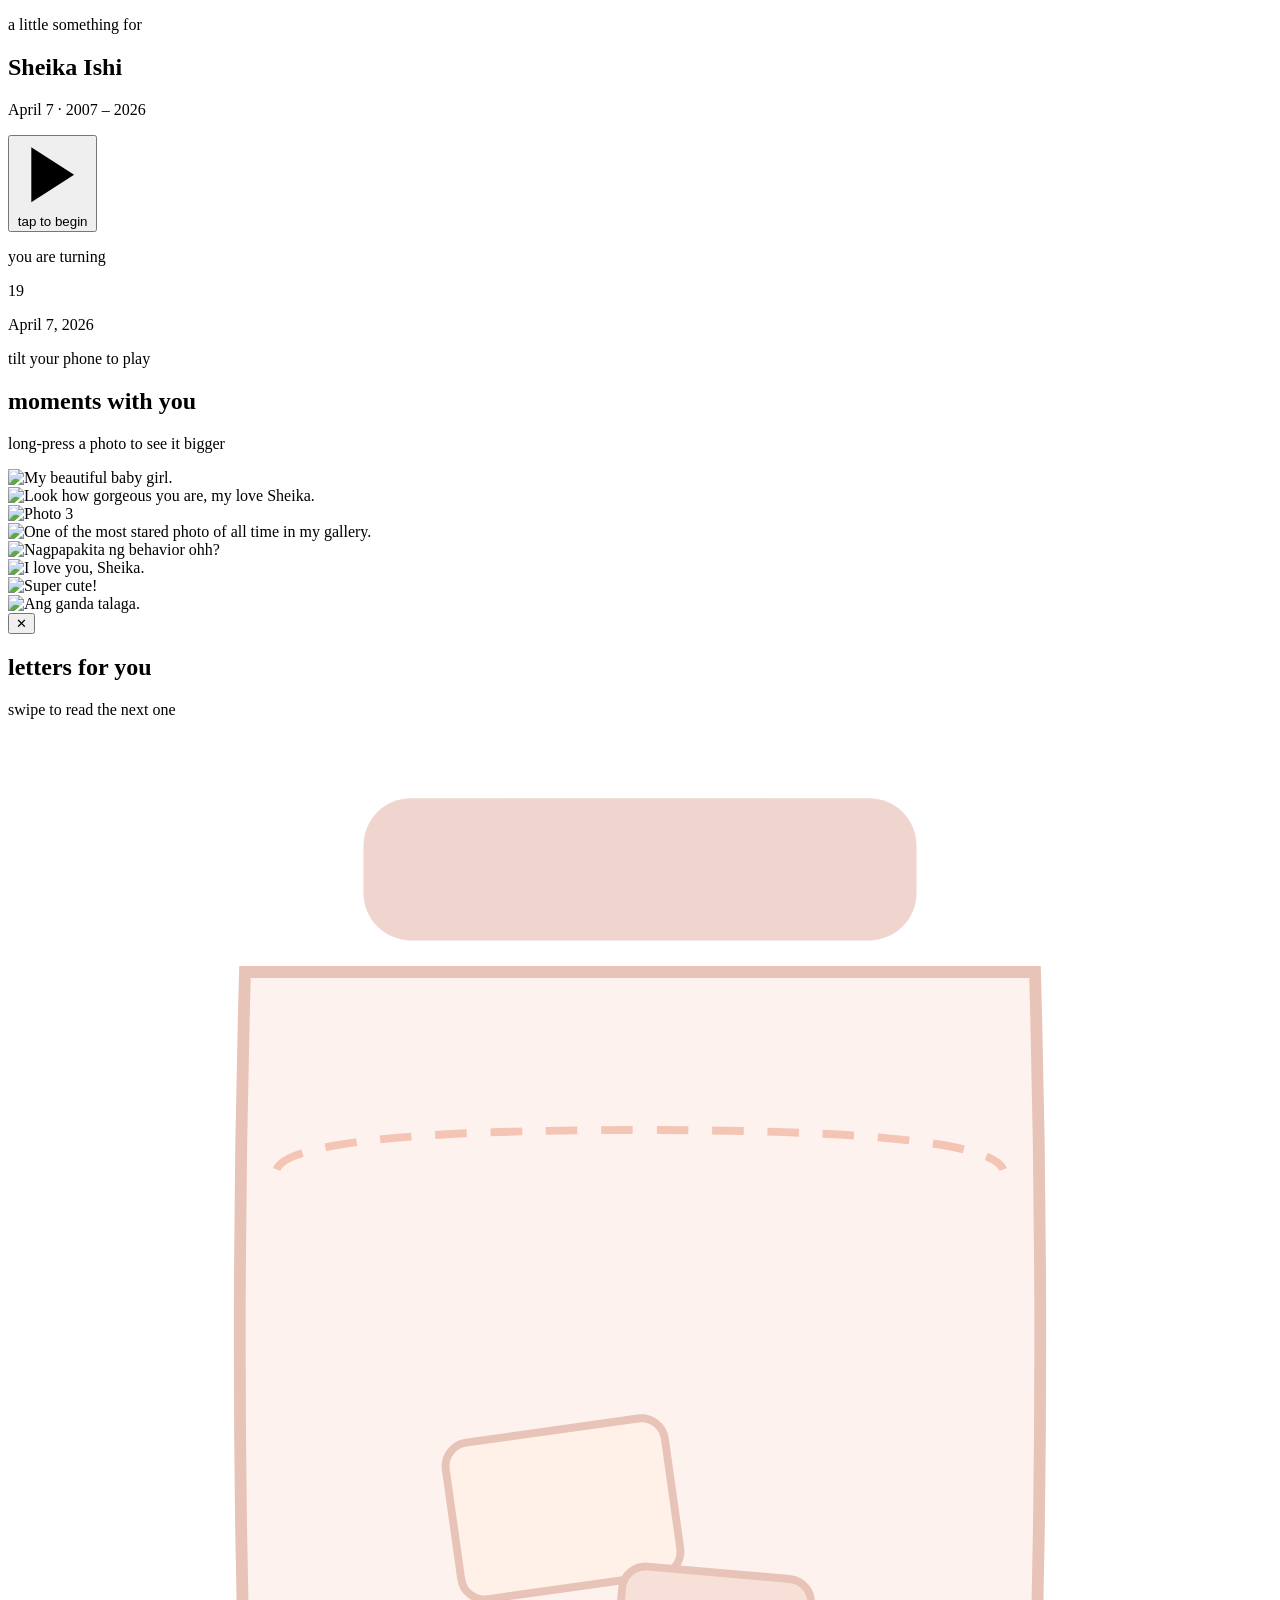
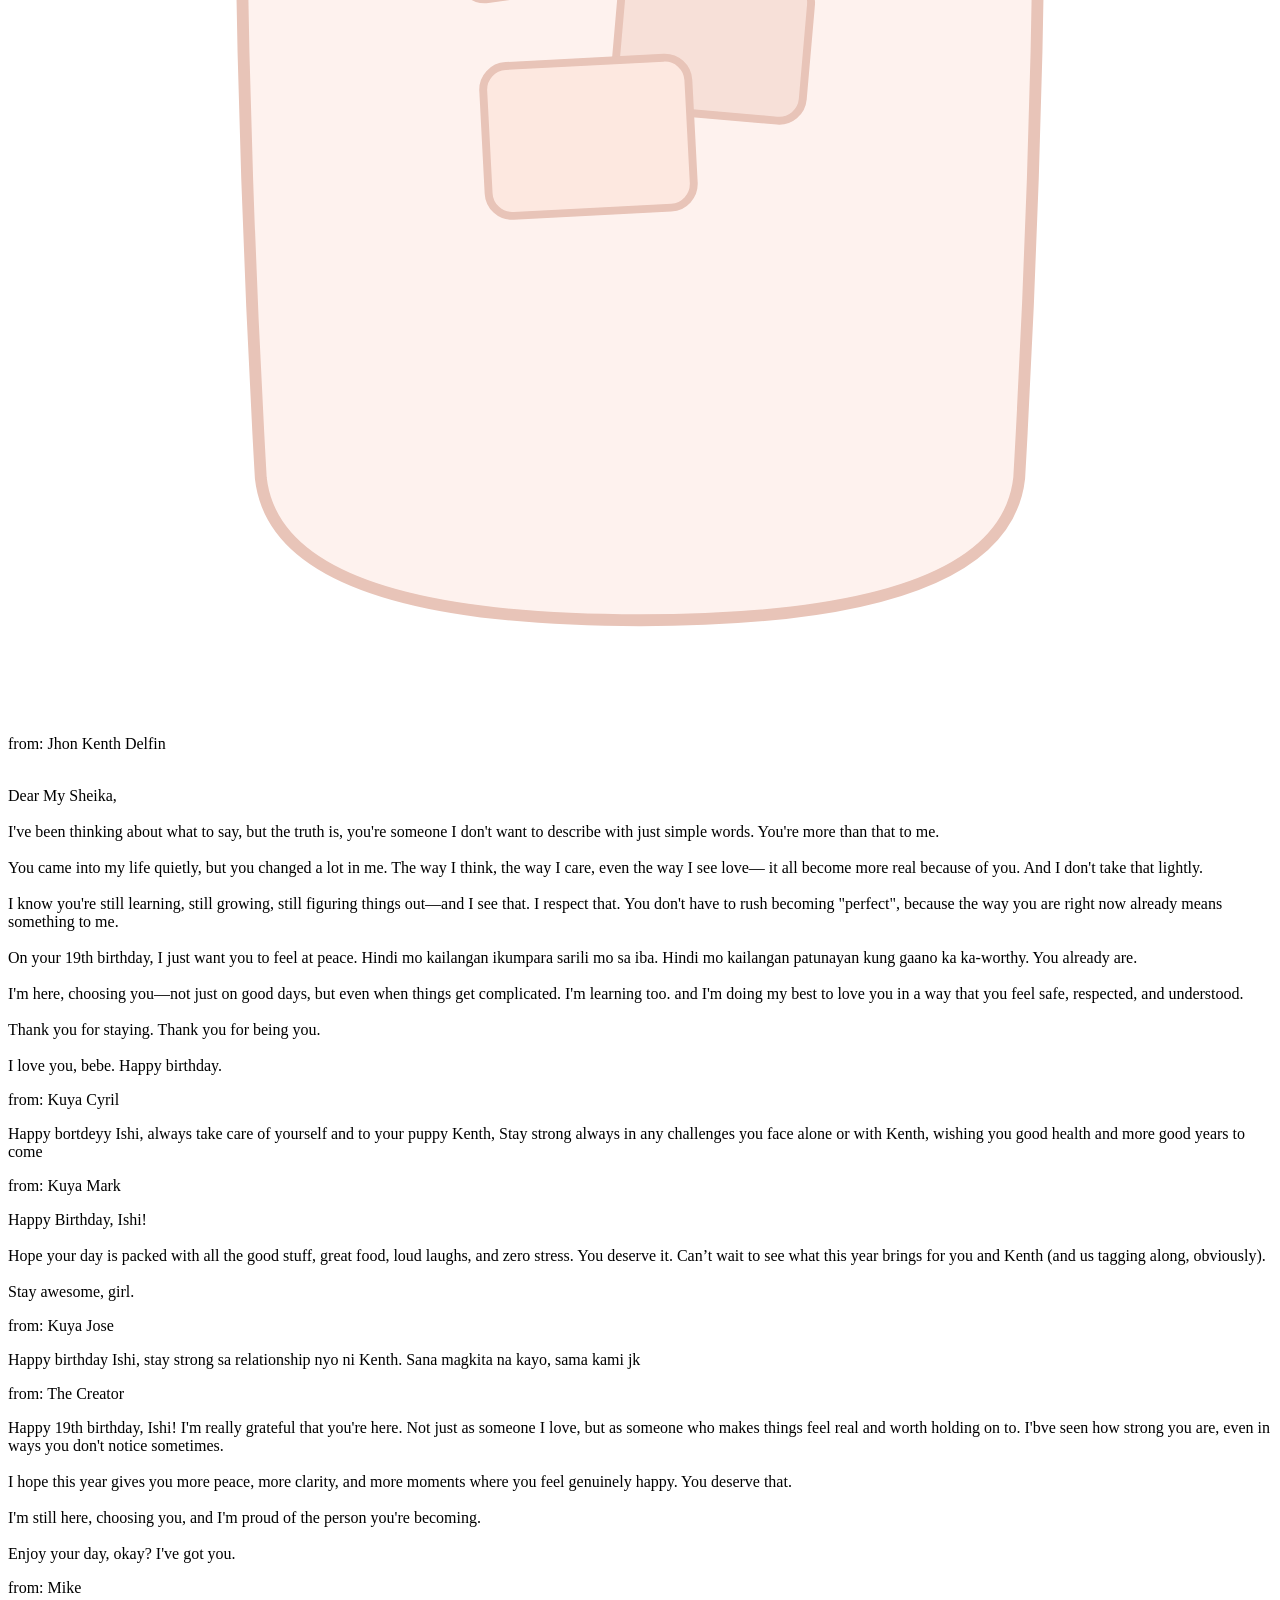
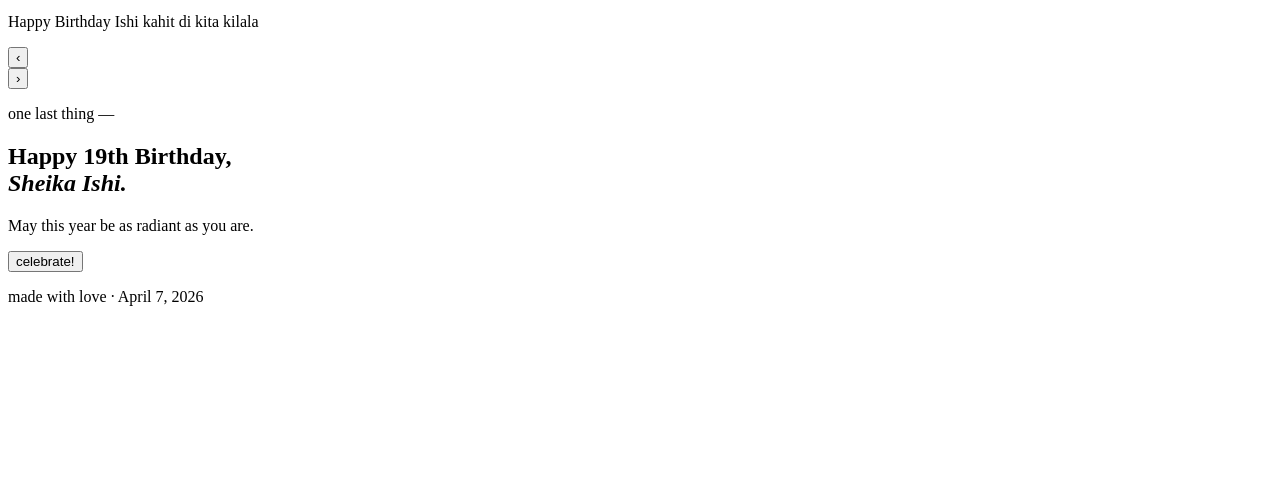
==== files/index.html @ 3c8d4a79 "Add index.html for Sheika's 19th birthday celebration" ====
<!DOCTYPE html>
<html lang="en">
<head>
  <meta charset="UTF-8" />
  <meta name="viewport" content="width=device-width, initial-scale=1.0" />
  <title>Happy 19th, Sheika Ishi Torres Ducut!</title>
  <link rel="stylesheet" href="style.css" />
  <link href="https://fonts.googleapis.com/css2?family=Cormorant+Garamond:ital,wght@0,300;0,400;0,600;1,300;1,400&family=Jost:wght@300;400;500&display=swap" rel="stylesheet" />
</head>
<body>

  <!-- section one, music -->
  <section id="intro">
    <div class="intro-bg"></div>
    <div class="petal-layer" id="bgPetals"></div>
    <div class="intro-content">
      <p class="intro-for">a little something for</p>
      <h1 class="intro-name">Sheika Ishi</h1>
      <p class="intro-sub">April 7 · 2007 – 2026</p>
      <button class="music-btn" id="musicBtn" aria-label="Tap to begin">
        <span class="music-btn__ring"></span>
        <span class="music-btn__ring ring2"></span>
        <svg class="music-btn__icon" viewBox="0 0 24 24" fill="none" stroke="currentColor" stroke-width="1.5">
          <polygon points="5,3 19,12 5,21" fill="currentColor" stroke="none"/>
        </svg>
        <span class="music-btn__label">tap to begin</span>
      </button>
    </div>
    <!-- hidden audio -->
    <audio id="bgMusic" loop>
      <source src="/music/girl_jeif_annie.mp3" type="audio/mpeg" />
    </audio>
  </section>

  <!-- (hidden until intro tapped) -->
  <main id="mainSite" class="hidden">

    <!-- (Floating 3D "19") -->
    <section id="hero">
      <div class="hero-bg"></div>
      <div class="hero-text">
        <p class="hero-label">you are turning</p>
        <div class="hero-19-wrap" id="hero19Wrap">
          <span class="hero-19" id="hero19">19</span>
          <div class="hero-19-shadow"></div>
        </div>
        <p class="hero-date">April 7, 2026</p>
        <p class="hero-tilt-hint" id="tiltHint">tilt your phone to play</p>
      </div>
      <div class="hero-deco-petals" id="heroPetals"></div>
    </section>

    <!-- (Masonry Grid) -->
    <section id="gallery">
      <h2 class="section-title">moments with you</h2>
      <p class="section-sub">long-press a photo to see it bigger</p>
      <div class="masonry" id="masonryGrid">
        <!-- Photos: replace src="photo1.jpg" etc. with your actual files -->
        <div class="masonry__item" data-caption="Look how cute you are. ^^">
          <img src="/photos/super_cute_baby_girl.jpg" alt="My beautiful baby girl." loading="lazy" />
          <div class="masonry__overlay"></div>
        </div>
        <div class="masonry__item tall" data-caption="You're so naturally beautiful, my baby Sheika.">
          <img src="/photos/this.jpg" alt="Look how gorgeous you are, my love Sheika." loading="lazy" />
          <div class="masonry__overlay"></div>
        </div>
        <div class="masonry__item" data-caption="Naalala ko na manghang-mangha ako sa natural na kagandahan na mayroon ka, bab—birthday mo nga pala HAHAHAHA">
          <img src="/photos/specially_this_one.jpg" alt="Photo 3" loading="lazy" />
          <div class="masonry__overlay"></div>
        </div>
        <div class="masonry__item wide" data-caption="Natural beauty? You are the definition of it.">
          <img src="/photos/resto_girl.jpg" alt="One of the most stared photo of all time in my gallery." loading="lazy" />
          <div class="masonry__overlay"></div>
        </div>
        <div class="masonry__item" data-caption="Birthday mo ngayon ah? Huwag ka mag-sungit ah HAHAHAHA">
          <img src="/photos/aba_nagma-maldita_HAHAHAHA.jpg" alt="Nagpapakita ng behavior ohh?" loading="lazy" />
          <div class="masonry__overlay"></div>
        </div>
        <div class="masonry__item" data-caption="One of my favourite photos of you!">
          <img src="/photos/one_of_my_favorite.jpg" alt="I love you, Sheika." loading="lazy" />
          <div class="masonry__overlay"></div>
        </div>
        <div class="masonry__item tall" data-caption="Silly you, my love.">
          <img src="/photos/silly_you_my_love.jpg" alt="Super cute!" loading="lazy" />
          <div class="masonry__overlay"></div>
        </div>
        <div class="masonry__item" data-caption="Ang ganda talaga, pwede na akong mag-end ng caption dito.">
          <img src="/photos/my_baby_precious.jpg" alt="Ang ganda talaga." loading="lazy" />
          <div class="masonry__overlay"></div>
        </div>
      </div>

      <!-- 
      Lightbox 
      (hidden by default, shown when a photo is long-pressed; shows the full-size image and caption)
      -->
      <div class="lightbox" id="lightbox">
        <button class="lightbox__close" id="lightboxClose">✕</button>
        <img class="lightbox__img" id="lightboxImg" src="" alt="" />
        <p class="lightbox__caption" id="lightboxCaption"></p>
      </div>
    </section>

    <!-- (Message Jar) -->
    <section id="letters">
      <h2 class="section-title">letters for you</h2>
      <p class="section-sub">swipe to read the next one</p>

      <div class="jar-wrap">
        <div class="jar-svg-wrap">
          <!-- simple decorative jar SVG -->
          <svg class="jar-svg" viewBox="0 0 160 200" fill="none" xmlns="http://www.w3.org/2000/svg">
            <rect x="45" y="8" width="70" height="18" rx="6" fill="#E8C4B8" fill-opacity="0.7"/>
            <path d="M30 30 Q28 100 32 170 Q34 188 80 188 Q126 188 128 170 Q132 100 130 30 Z" fill="#FDE8E0" fill-opacity="0.55" stroke="#E8C4B8" stroke-width="1.5"/>
            <path d="M34 55 Q36 50 80 50 Q124 50 126 55" stroke="#F4C5B5" stroke-width="1" stroke-dasharray="4 3" fill="none"/>
            <!-- little folded notes inside -->
            <rect x="55" y="90" width="28" height="20" rx="3" fill="#FFF0E8" stroke="#E8C4B8" stroke-width="1" transform="rotate(-8 55 90)"/>
            <rect x="78" y="105" width="24" height="18" rx="3" fill="#F7E0D8" stroke="#E8C4B8" stroke-width="1" transform="rotate(5 78 105)"/>
            <rect x="60" y="118" width="26" height="19" rx="3" fill="#FDE8E0" stroke="#E8C4B8" stroke-width="1" transform="rotate(-3 60 118)"/>
          </svg>
        </div>

        <div class="letters-stack" id="lettersStack">
          <div class="letter-card active" data-index="0">
            <p class="letter-from">from: Jhon Kenth Delfin</p>
            <br class="letter-body">
              Dear My Sheika,<br/><br/>
              I've been thinking about what to say, but the truth is, you're someone I don't want to describe with just simple words.
              You're more than that to me.<br><br/>
              You came into my life quietly, but you changed a lot in me. The way I think, the way I care, even the way I see love—
              it all become more real because of you. And I don't take that lightly.<br><br/>
              I know you're still learning, still growing, still figuring things out—and I see that. I respect that. You don't 
              have to rush becoming "perfect", because the way you are right now already means something to me. <br><br/>
              On your 19th birthday, I just want you to feel at peace. Hindi mo kailangan ikumpara sarili mo sa iba. Hindi mo
              kailangan patunayan kung gaano ka ka-worthy. You already are.<br><br/>
              I'm here, choosing you—not just on good days, but even when things get complicated. I'm learning too. and
              I'm doing my best to love you in a way that you feel safe, respected, and understood.<br><br/>
              Thank you for staying. Thank you for being you.<br><br/>
              I love you, bebe. Happy birthday. 
            </p>
          </div>
          <div class="letter-card" data-index="1">
            <p class="letter-from">from: Kuya Cyril</p>
            <p class="letter-body">
              Happy bortdeyy Ishi, always take care of yourself and to your puppy Kenth, Stay strong always in any challenges 
              you face alone or with Kenth, wishing you good health and more good years to come
            </p>
          </div>
          <div class="letter-card" data-index="1">
            <p class="letter-from">from: Kuya Mark</p>
            <p class="letter-body">
              Happy Birthday, Ishi!<br><br/>
              Hope your day is packed with all the good stuff, great food, loud laughs, and zero stress. You deserve it. 
              Can’t wait to see what this year brings for you and Kenth (and us tagging along, obviously). <br><br/>
              Stay awesome, girl.
            </p>
          </div>
          <div class="letter-card" data-index="1">
            <p class="letter-from">from: Kuya Jose</p>
            <p class="letter-body">
              Happy birthday Ishi, stay strong sa relationship nyo ni Kenth. Sana magkita na kayo, sama kami jk
            </p>
          </div>
          <div class="letter-card" data-index="2">
            <p class="letter-from">from: The Creator</p>
            <p class="letter-body">
              Happy 19th birthday, Ishi! I'm really grateful that you're here. Not just as someone I love, but as someone who makes things feel
              real and worth holding on to. I'bve seen how strong you are, even in ways you don't notice sometimes. <br><br/>
              I hope this year gives you more peace, more clarity, and more moments where you feel genuinely happy. You deserve that.<br><br/>
              I'm still here, choosing you, and I'm proud of the person you're becoming. <br><br/>
              Enjoy your day, okay? I've got you.
            </p>
          </div>
          <div class="letter-card" data-index="2">
            <p class="letter-from">from: Mike</p>
            <p class="letter-body">
              Happy Birthday Ishi kahit di kita kilala
            </p>
          </div>
        </div>

        <div class="letter-nav">
          <button class="letter-arrow" id="letterPrev" aria-label="Previous">‹</button>
          <div class="letter-dots" id="letterDots"></div>
          <button class="letter-arrow" id="letterNext" aria-label="Next">›</button>
        </div>
      </div>
    </section>

    <!-- footer (Confetti) -->
    <footer id="footer">
      <div class="footer-content">
        <p class="footer-label">one last thing —</p>
        <h2 class="footer-name">Happy 19th Birthday,<br/><em>Sheika Ishi.</em></h2>
        <p class="footer-wish">May this year be as radiant as you are.</p>
        <button class="confetti-btn" id="confettiBtn">
          <span>celebrate!</span>
        </button>
        <p class="footer-sig">made with love · April 7, 2026</p>
      </div>
      <canvas id="confettiCanvas"></canvas>
    </footer>

  </main>

  <script src="script.js"></script>
</body>
</html>
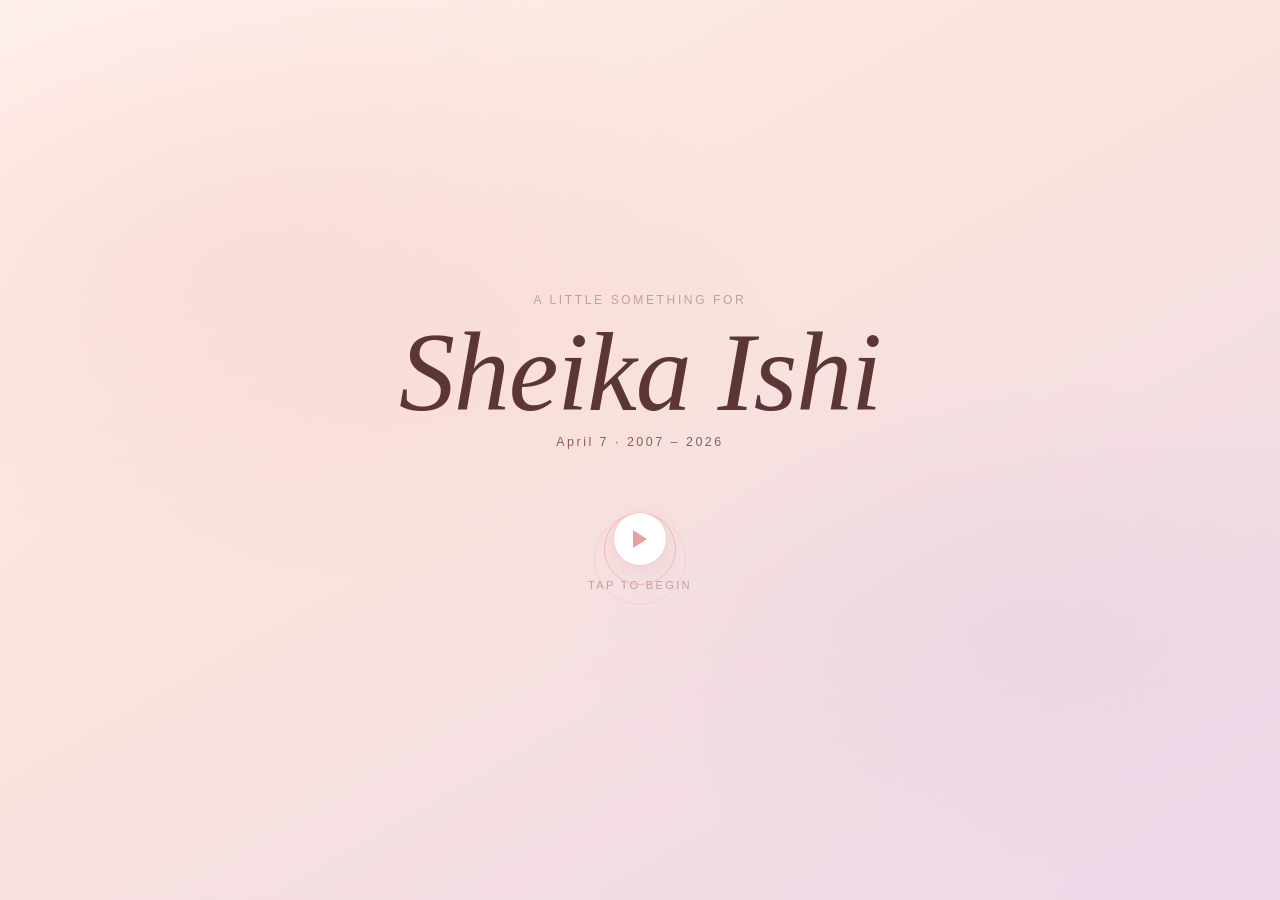
==== commit 6d9dce82: "Modify birthday title and image captions Updated birthday title and captions in index.html." ====
--- a/files/index.html
+++ b/files/index.html
@@ -3,7 +3,9 @@
 <head>
   <meta charset="UTF-8" />
   <meta name="viewport" content="width=device-width, initial-scale=1.0" />
-  <title>Happy 19th, Sheika Ishi Torres Ducut!</title>
+  <!-- remove for later -->
+  <title>Happy 19th, Sheika Ishi!</title>
+  <!-- <title>Happy 19th, Sheika Ishi Torres Ducut!</title> -->
   <link rel="stylesheet" href="style.css" />
   <link href="https://fonts.googleapis.com/css2?family=Cormorant+Garamond:ital,wght@0,300;0,400;0,600;1,300;1,400&family=Jost:wght@300;400;500&display=swap" rel="stylesheet" />
 </head>
@@ -57,15 +59,15 @@
       <div class="masonry" id="masonryGrid">
         <!-- Photos: replace src="photo1.jpg" etc. with your actual files -->
         <div class="masonry__item" data-caption="Look how cute you are. ^^">
-          <img src="/photos/super_cute_baby_girl.jpg" alt="My beautiful baby girl." loading="lazy" />
-          <div class="masonry__overlay"></div>
-        </div>
-        <div class="masonry__item tall" data-caption="You're so naturally beautiful, my baby Sheika.">
+          <img src="/photos/super_cute_baby_girl.jpg" alt="Mama and papa is so proud of you." loading="lazy" />
+          <div class="masonry__overlay"></div>
+        </div>
+        <div class="masonry__item tall" data-caption="You're so naturally beautiful oh?">
           <img src="/photos/this.jpg" alt="Look how gorgeous you are, my love Sheika." loading="lazy" />
           <div class="masonry__overlay"></div>
         </div>
-        <div class="masonry__item" data-caption="Naalala ko na manghang-mangha ako sa natural na kagandahan na mayroon ka, bab—birthday mo nga pala HAHAHAHA">
-          <img src="/photos/specially_this_one.jpg" alt="Photo 3" loading="lazy" />
+        <div class="masonry__item" data-caption="Special mo dito">
+          <img src="/photos/specially_this_one.jpg" alt="Specially her" loading="lazy" />
           <div class="masonry__overlay"></div>
         </div>
         <div class="masonry__item wide" data-caption="Natural beauty? You are the definition of it.">
@@ -80,7 +82,7 @@
           <img src="/photos/one_of_my_favorite.jpg" alt="I love you, Sheika." loading="lazy" />
           <div class="masonry__overlay"></div>
         </div>
-        <div class="masonry__item tall" data-caption="Silly you, my love.">
+        <div class="masonry__item tall" data-caption="Silly you.">
           <img src="/photos/silly_you_my_love.jpg" alt="Super cute!" loading="lazy" />
           <div class="masonry__overlay"></div>
         </div>
@@ -124,7 +126,18 @@
           <div class="letter-card active" data-index="0">
             <p class="letter-from">from: Jhon Kenth Delfin</p>
             <br class="letter-body">
-              Dear My Sheika,<br/><br/>
+              <!-- remove this later -->
+            Dear You,<br><br/>
+            You kind of just appeared in my life, but you’ve actually changed my perspective on a lot of things. 
+            The way I think and how I care about the people around me feels more grounded because of you. I really value our connection.<br><br/>
+            I know you’re still figuring things out and growing into who you want to be—and I see that. I totally respect your pace. You don’t 
+            have to rush to be "perfect" or have it all together, because I already appreciate exactly who you are right now.<br><br/>
+            On your 19th birthday, I just want you to feel at peace. Hindi mo kailangan ikumpara sarili mo sa iba. Hindi mo kailangan patunayan kung gaano ka ka-worthy. You already are.<br><br/>
+            I’m always in your corner, not just when things are easy, but even when they get a bit messy. I’m still learning how to be a better friend and person too, and I’ll always do my
+            best to make sure you feel safe and understood.<br><br/>
+            Thanks for being around and for just being <br><br/>
+            Happy birthday! Enjoy your day.
+              <!-- Dear My Sheika,<br/><br/>
               I've been thinking about what to say, but the truth is, you're someone I don't want to describe with just simple words.
               You're more than that to me.<br><br/>
               You came into my life quietly, but you changed a lot in me. The way I think, the way I care, even the way I see love—
@@ -136,14 +149,17 @@
               I'm here, choosing you—not just on good days, but even when things get complicated. I'm learning too. and
               I'm doing my best to love you in a way that you feel safe, respected, and understood.<br><br/>
               Thank you for staying. Thank you for being you.<br><br/>
-              I love you, bebe. Happy birthday. 
+              I love you, bebe. Happy birthday.  -->
             </p>
           </div>
           <div class="letter-card" data-index="1">
             <p class="letter-from">from: Kuya Cyril</p>
             <p class="letter-body">
-              Happy bortdeyy Ishi, always take care of yourself and to your puppy Kenth, Stay strong always in any challenges 
-              you face alone or with Kenth, wishing you good health and more good years to come
+                <!-- remove this later -->
+              Happy bortdeyy Ishi, always take care of yourself, Stay strong always in any challenges 
+              you face alone, wishing you good health and more good years to come
+              <!-- Happy bortdeyy Ishi, always take care of yourself and to your puppy Kenth, Stay strong always in any challenges 
+              you face alone or with Kenth, wishing you good health and more good years to come -->
             </p>
           </div>
           <div class="letter-card" data-index="1">
@@ -151,17 +167,20 @@
             <p class="letter-body">
               Happy Birthday, Ishi!<br><br/>
               Hope your day is packed with all the good stuff, great food, loud laughs, and zero stress. You deserve it. 
-              Can’t wait to see what this year brings for you and Kenth (and us tagging along, obviously). <br><br/>
+              <!-- remove this later -->
+              Can’t wait to see what this year brings for you
+              <!-- Can’t wait to see what this year brings for you and Kenth (and us tagging along, obviously). <br><br/> -->
               Stay awesome, girl.
             </p>
           </div>
           <div class="letter-card" data-index="1">
             <p class="letter-from">from: Kuya Jose</p>
             <p class="letter-body">
-              Happy birthday Ishi, stay strong sa relationship nyo ni Kenth. Sana magkita na kayo, sama kami jk
-            </p>
-          </div>
-          <div class="letter-card" data-index="2">
+               Happy birthday Ishi, stay strong!. Sana magkita na tayo
+              <!-- Happy birthday Ishi, stay strong sa relationship nyo ni Kenth. Sana magkita na kayo, sama kami jk -->
+            </p>
+          </div>
+          <!-- <div class="letter-card" data-index="2">
             <p class="letter-from">from: The Creator</p>
             <p class="letter-body">
               Happy 19th birthday, Ishi! I'm really grateful that you're here. Not just as someone I love, but as someone who makes things feel
@@ -170,7 +189,7 @@
               I'm still here, choosing you, and I'm proud of the person you're becoming. <br><br/>
               Enjoy your day, okay? I've got you.
             </p>
-          </div>
+          </div> -->
           <div class="letter-card" data-index="2">
             <p class="letter-from">from: Mike</p>
             <p class="letter-body">
--- a/files/style.css
+++ b/files/style.css
@@ -0,0 +1,562 @@
+:root {
+  --cream:       #FFF8F4;
+  --blush:       #F4B8B8;
+  --peach:       #F2C9B0;
+  --rose:        #E8A0A0;
+  --gold:        #D4AF7A;
+  --lavender:    #D6C4E0;
+  --text-dark:   #5C3535;
+  --text-mid:    #8C5C5C;
+  --text-light:  #BFA0A0;
+  --white:       #FFFFFF;
+  --shadow:      rgba(180, 100, 100, 0.12);
+  --font-display: 'Cormorant Garamond', serif;
+  --font-body:    'Jost', sans-serif;
+  --radius:       18px;
+  --transition:   0.4s cubic-bezier(0.25, 0.8, 0.25, 1);
+}
+
+/* ── this is for reset & base ── */
+*, *::before, *::after { box-sizing: border-box; margin: 0; padding: 0; }
+
+html { scroll-behavior: smooth; }
+
+body {
+  font-family: var(--font-body);
+  background: var(--cream);
+  color: var(--text-dark);
+  overflow-x: hidden;
+  -webkit-font-smoothing: antialiased;
+}
+
+.hidden { display: none !important; }
+
+/* ── shared section styles ── */
+section { position: relative; overflow: hidden; }
+
+.section-title {
+  font-family: var(--font-display);
+  font-size: clamp(2rem, 6vw, 3.2rem);
+  font-weight: 300;
+  font-style: italic;
+  color: var(--text-dark);
+  text-align: center;
+  margin-bottom: 0.3em;
+}
+
+.section-sub {
+  font-family: var(--font-body);
+  font-size: 0.78rem;
+  font-weight: 300;
+  letter-spacing: 0.12em;
+  text-transform: uppercase;
+  color: var(--text-light);
+  text-align: center;
+  margin-bottom: 2.5rem;
+}
+
+#intro {
+  min-height: 100svh;
+  display: flex;
+  align-items: center;
+  justify-content: center;
+  text-align: center;
+  background: linear-gradient(150deg, #FFF0EC 0%, #FAE4DC 40%, #EDD8EA 100%);
+}
+
+.intro-bg {
+  position: absolute; inset: 0;
+  background:
+    radial-gradient(ellipse 60% 50% at 20% 30%, rgba(244,184,184,0.25) 0%, transparent 70%),
+    radial-gradient(ellipse 50% 40% at 80% 70%, rgba(214,196,224,0.25) 0%, transparent 70%);
+  pointer-events: none;
+}
+
+.petal-layer {
+  position: absolute; inset: 0; pointer-events: none; overflow: hidden;
+}
+
+.petal {
+  position: absolute;
+  width: 12px; height: 16px;
+  border-radius: 50% 50% 50% 0;
+  opacity: 0;
+  animation: petalFall linear infinite;
+}
+
+@keyframes petalFall {
+  0%   { transform: translateY(-20px) rotate(0deg); opacity: 0; }
+  10%  { opacity: 0.7; }
+  90%  { opacity: 0.4; }
+  100% { transform: translateY(110vh) rotate(360deg); opacity: 0; }
+}
+
+.intro-content { position: relative; z-index: 2; padding: 2rem; }
+
+.intro-for {
+  font-family: var(--font-body);
+  font-size: 0.75rem;
+  font-weight: 300;
+  letter-spacing: 0.22em;
+  text-transform: uppercase;
+  color: var(--text-light);
+  margin-bottom: 0.6rem;
+}
+
+.intro-name {
+  font-family: var(--font-display);
+  font-size: clamp(3rem, 14vw, 7rem);
+  font-weight: 300;
+  font-style: italic;
+  color: var(--text-dark);
+  line-height: 1;
+  margin-bottom: 0.4rem;
+  letter-spacing: -0.01em;
+}
+
+.intro-sub {
+  font-family: var(--font-body);
+  font-size: 0.78rem;
+  font-weight: 300;
+  letter-spacing: 0.2em;
+  color: var(--text-mid);
+  margin-bottom: 3rem;
+}
+
+.music-btn {
+  position: relative;
+  display: inline-flex;
+  flex-direction: column;
+  align-items: center;
+  gap: 0.9rem;
+  background: none;
+  border: none;
+  cursor: pointer;
+  padding: 1rem;
+}
+
+.music-btn__ring {
+  position: absolute;
+  width: 72px; height: 72px;
+  border-radius: 50%;
+  border: 1.5px solid var(--blush);
+  animation: ringPulse 2.4s ease-in-out infinite;
+}
+
+.music-btn__ring.ring2 {
+  width: 92px; height: 92px;
+  border-color: rgba(244,184,184,0.4);
+  animation-delay: 0.8s;
+}
+
+@keyframes ringPulse {
+  0%, 100% { transform: scale(1); opacity: 0.8; }
+  50%       { transform: scale(1.1); opacity: 0.3; }
+}
+
+.music-btn__icon {
+  position: relative;
+  width: 52px; height: 52px;
+  background: var(--white);
+  border-radius: 50%;
+  padding: 14px;
+  color: var(--rose);
+  box-shadow: 0 4px 20px var(--shadow), 0 0 0 1px rgba(244,184,184,0.3);
+  transition: transform var(--transition), box-shadow var(--transition);
+}
+
+.music-btn:hover .music-btn__icon,
+.music-btn:active .music-btn__icon {
+  transform: scale(1.08);
+  box-shadow: 0 8px 30px rgba(180,100,100,0.22);
+}
+
+.music-btn__label {
+  font-family: var(--font-body);
+  font-size: 0.7rem;
+  font-weight: 300;
+  letter-spacing: 0.2em;
+  text-transform: uppercase;
+  color: var(--text-light);
+}
+
+#hero {
+  min-height: 100svh;
+  display: flex;
+  align-items: center;
+  justify-content: center;
+  text-align: center;
+  background: linear-gradient(170deg, #FFF5F0 0%, #FDEAE2 50%, #F5E4F0 100%);
+  perspective: 900px;
+}
+
+.hero-bg {
+  position: absolute; inset: 0; pointer-events: none;
+  background:
+    radial-gradient(ellipse 70% 60% at 50% 50%, rgba(244,184,184,0.18) 0%, transparent 70%);
+}
+
+.hero-text { position: relative; z-index: 2; }
+
+.hero-label {
+  font-family: var(--font-body);
+  font-size: 0.75rem;
+  font-weight: 300;
+  letter-spacing: 0.22em;
+  text-transform: uppercase;
+  color: var(--text-light);
+  margin-bottom: 0.5rem;
+}
+
+.hero-19-wrap {
+  position: relative;
+  display: inline-block;
+  transform-style: preserve-3d;
+  will-change: transform;
+  transition: transform 0.1s ease-out;
+}
+
+.hero-19 {
+  font-family: var(--font-display);
+  font-size: clamp(8rem, 35vw, 18rem);
+  font-weight: 600;
+  line-height: 1;
+  background: linear-gradient(145deg, var(--rose) 0%, var(--peach) 40%, var(--gold) 80%, var(--lavender) 100%);
+  -webkit-background-clip: text;
+  -webkit-text-fill-color: transparent;
+  background-clip: text;
+  letter-spacing: -0.04em;
+  display: block;
+  filter: drop-shadow(0 8px 24px rgba(180,100,100,0.2));
+  user-select: none;
+}
+
+.hero-19-shadow {
+  position: absolute;
+  bottom: -18px; left: 50%; transform: translateX(-50%);
+  width: 70%; height: 30px;
+  background: radial-gradient(ellipse, rgba(180,100,100,0.18) 0%, transparent 70%);
+  filter: blur(6px);
+  pointer-events: none;
+}
+
+.hero-date {
+  font-family: var(--font-display);
+  font-size: clamp(1rem, 3vw, 1.4rem);
+  font-weight: 300;
+  font-style: italic;
+  color: var(--text-mid);
+  margin-top: 1.2rem;
+}
+
+.hero-tilt-hint {
+  font-size: 0.65rem;
+  font-weight: 300;
+  letter-spacing: 0.18em;
+  text-transform: uppercase;
+  color: var(--text-light);
+  margin-top: 1rem;
+  animation: hintBlink 3s ease-in-out infinite;
+}
+
+@keyframes hintBlink {
+  0%, 100% { opacity: 0.4; }
+  50%       { opacity: 1; }
+}
+
+.hero-deco-petals { position: absolute; inset: 0; pointer-events: none; overflow: hidden; }
+
+/* gallery section but for petals */
+#gallery {
+  min-height: 100svh;
+  padding: 5rem 1.5rem 4rem;
+  background: var(--cream);
+}
+
+/* Masonry using CSS columns */
+.masonry {
+  columns: 2;
+  column-gap: 0.75rem;
+  max-width: 700px;
+  margin: 0 auto;
+}
+
+.masonry__item {
+  break-inside: avoid;
+  margin-bottom: 0.75rem;
+  position: relative;
+  border-radius: var(--radius);
+  overflow: hidden;
+  cursor: pointer;
+  -webkit-user-select: none; user-select: none;
+  box-shadow: 0 4px 18px var(--shadow);
+  transition: transform 0.2s ease, box-shadow 0.2s ease;
+}
+
+.masonry__item img {
+  width: 100%;
+  display: block;
+  object-fit: cover;
+  height: 160px;
+  transition: transform 0.5s ease;
+}
+
+.masonry__item.tall img  { height: 240px; }
+.masonry__item.wide      { columns: span 2; }
+.masonry__item.wide img  { height: 180px; }
+
+.masonry__item.pressing  { transform: scale(0.96); }
+.masonry__item.pressing img { transform: scale(1.06); }
+
+.masonry__overlay {
+  position: absolute; inset: 0;
+  background: linear-gradient(to top, rgba(92,53,53,0.5) 0%, transparent 60%);
+  opacity: 0; transition: opacity 0.3s;
+}
+
+.masonry__item.pressing .masonry__overlay { opacity: 1; }
+
+/* Lightbox */
+.lightbox {
+  display: none;
+  position: fixed; inset: 0; z-index: 1000;
+  background: rgba(60,30,30,0.88);
+  backdrop-filter: blur(10px);
+  align-items: center;
+  justify-content: center;
+  flex-direction: column;
+  padding: 1.5rem;
+  animation: fadeIn 0.3s ease;
+}
+
+.lightbox.open { display: flex; }
+
+@keyframes fadeIn { from { opacity: 0; } to { opacity: 1; } }
+
+.lightbox__img {
+  max-width: 92vw; max-height: 72vh;
+  object-fit: contain;
+  border-radius: var(--radius);
+  box-shadow: 0 20px 60px rgba(0,0,0,0.4);
+}
+
+.lightbox__caption {
+  font-family: var(--font-display);
+  font-style: italic;
+  font-size: 1.1rem;
+  color: rgba(255,255,255,0.85);
+  margin-top: 1.2rem;
+  text-align: center;
+}
+
+.lightbox__close {
+  position: absolute; top: 1.2rem; right: 1.5rem;
+  background: rgba(255,255,255,0.15);
+  border: none; color: white;
+  font-size: 1.1rem;
+  width: 36px; height: 36px;
+  border-radius: 50%;
+  cursor: pointer;
+  display: flex; align-items: center; justify-content: center;
+  transition: background 0.2s;
+}
+.lightbox__close:hover { background: rgba(255,255,255,0.3); }
+
+#letters {
+  min-height: 100svh;
+  padding: 5rem 1.5rem 4rem;
+  background: linear-gradient(160deg, #FFF5F0 0%, #F5EAF5 100%);
+  display: flex;
+  flex-direction: column;
+  align-items: center;
+}
+
+.jar-wrap {
+  display: flex;
+  flex-direction: column;
+  align-items: center;
+  width: 100%;
+  max-width: 480px;
+}
+
+.jar-svg-wrap { margin-bottom: 1.5rem; }
+
+.jar-svg {
+  width: 120px;
+  filter: drop-shadow(0 6px 18px rgba(180,100,100,0.15));
+}
+
+/* Letter Cards Stack */
+.letters-stack {
+  position: relative;
+  width: 100%;
+  height: 280px;
+  touch-action: pan-y;
+}
+
+.letter-card {
+  position: absolute; inset: 0;
+  background: var(--white);
+  border-radius: var(--radius);
+  padding: 2rem;
+  box-shadow: 0 8px 32px var(--shadow), 0 1px 0 rgba(244,184,184,0.3);
+  opacity: 0;
+  transform: translateX(60px) scale(0.96);
+  pointer-events: none;
+  transition: opacity 0.45s ease, transform 0.45s cubic-bezier(0.25,0.8,0.25,1);
+  border-top: 3px solid var(--peach);
+  overflow: auto;
+}
+
+.letter-card.active {
+  opacity: 1;
+  transform: translateX(0) scale(1);
+  pointer-events: all;
+}
+
+.letter-card.exit-left {
+  opacity: 0;
+  transform: translateX(-60px) scale(0.96);
+}
+
+.letter-card.exit-right {
+  opacity: 0;
+  transform: translateX(60px) scale(0.96);
+}
+
+.letter-from {
+  font-family: var(--font-body);
+  font-size: 0.7rem;
+  font-weight: 500;
+  letter-spacing: 0.12em;
+  text-transform: uppercase;
+  color: var(--text-light);
+  margin-bottom: 1rem;
+}
+
+.letter-body {
+  font-family: var(--font-display);
+  font-size: 1.05rem;
+  font-weight: 300;
+  line-height: 1.75;
+  color: var(--text-dark);
+}
+
+/* Nav dots */
+.letter-nav {
+  display: flex;
+  align-items: center;
+  gap: 1rem;
+  margin-top: 1.5rem;
+}
+
+.letter-arrow {
+  background: none; border: 1.5px solid var(--peach);
+  color: var(--rose); font-size: 1.4rem;
+  width: 36px; height: 36px;
+  border-radius: 50%; cursor: pointer;
+  display: flex; align-items: center; justify-content: center;
+  transition: background var(--transition), color var(--transition);
+  line-height: 1;
+}
+.letter-arrow:hover { background: var(--peach); color: var(--white); }
+.letter-arrow:disabled { opacity: 0.25; cursor: default; }
+
+.letter-dots { display: flex; gap: 6px; }
+
+.letter-dot {
+  width: 7px; height: 7px; border-radius: 50%;
+  background: var(--peach);
+  opacity: 0.35;
+  transition: opacity 0.3s, transform 0.3s;
+  cursor: pointer;
+}
+.letter-dot.active { opacity: 1; transform: scale(1.3); background: var(--rose); }
+
+#footer {
+  min-height: 100svh;
+  display: flex;
+  align-items: center;
+  justify-content: center;
+  text-align: center;
+  background: linear-gradient(160deg, #FDEAE0 0%, #F5DCF0 100%);
+  position: relative;
+  overflow: hidden;
+}
+
+.footer-content { position: relative; z-index: 2; padding: 2rem; }
+
+.footer-label {
+  font-size: 0.72rem;
+  font-weight: 300;
+  letter-spacing: 0.22em;
+  text-transform: uppercase;
+  color: var(--text-light);
+  margin-bottom: 1rem;
+}
+
+.footer-name {
+  font-family: var(--font-display);
+  font-size: clamp(2rem, 8vw, 4.5rem);
+  font-weight: 300;
+  line-height: 1.15;
+  color: var(--text-dark);
+  margin-bottom: 1rem;
+}
+
+.footer-name em {
+  font-style: italic;
+  color: var(--rose);
+}
+
+.footer-wish {
+  font-family: var(--font-display);
+  font-style: italic;
+  font-size: 1.1rem;
+  font-weight: 300;
+  color: var(--text-mid);
+  margin-bottom: 2.5rem;
+}
+
+.confetti-btn {
+  background: linear-gradient(135deg, var(--blush) 0%, var(--peach) 100%);
+  color: var(--white);
+  border: none;
+  padding: 0.9rem 2.5rem;
+  border-radius: 100px;
+  font-family: var(--font-body);
+  font-size: 0.9rem;
+  font-weight: 400;
+  letter-spacing: 0.08em;
+  cursor: pointer;
+  box-shadow: 0 4px 20px rgba(180,100,100,0.3);
+  transition: transform var(--transition), box-shadow var(--transition);
+  margin-bottom: 2.5rem;
+}
+
+.confetti-btn:hover { transform: translateY(-2px) scale(1.03); box-shadow: 0 8px 28px rgba(180,100,100,0.35); }
+.confetti-btn:active { transform: scale(0.97); }
+
+.footer-sig {
+  font-size: 0.68rem;
+  font-weight: 300;
+  letter-spacing: 0.16em;
+  text-transform: uppercase;
+  color: var(--text-light);
+}
+
+/* Confetti canvas */
+#confettiCanvas {
+  position: absolute; inset: 0;
+  pointer-events: none;
+  z-index: 1;
+}
+
+@media (min-width: 600px) {
+  .masonry { columns: 3; }
+  .letters-stack { height: 260px; }
+}
+
+@media (prefers-reduced-motion: reduce) {
+  *, *::before, *::after { animation: none !important; transition: none !important; }
+}
